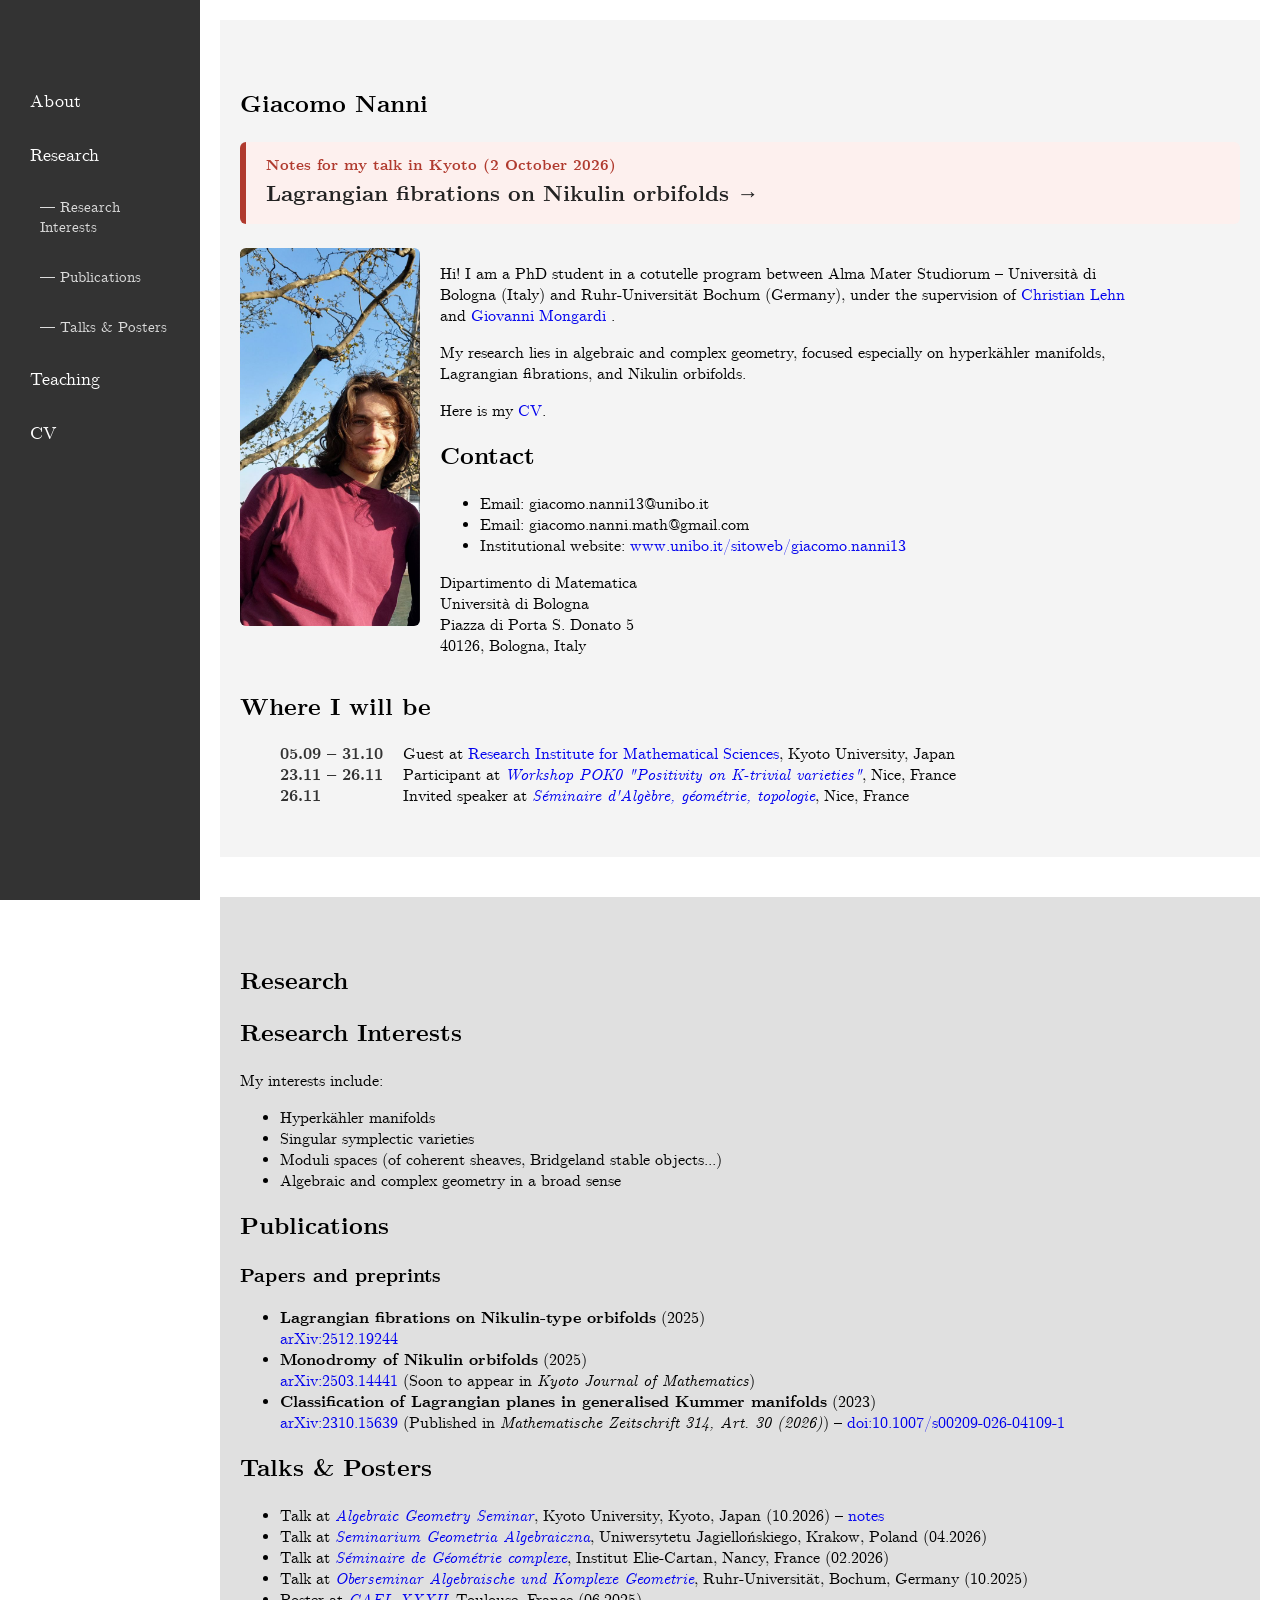
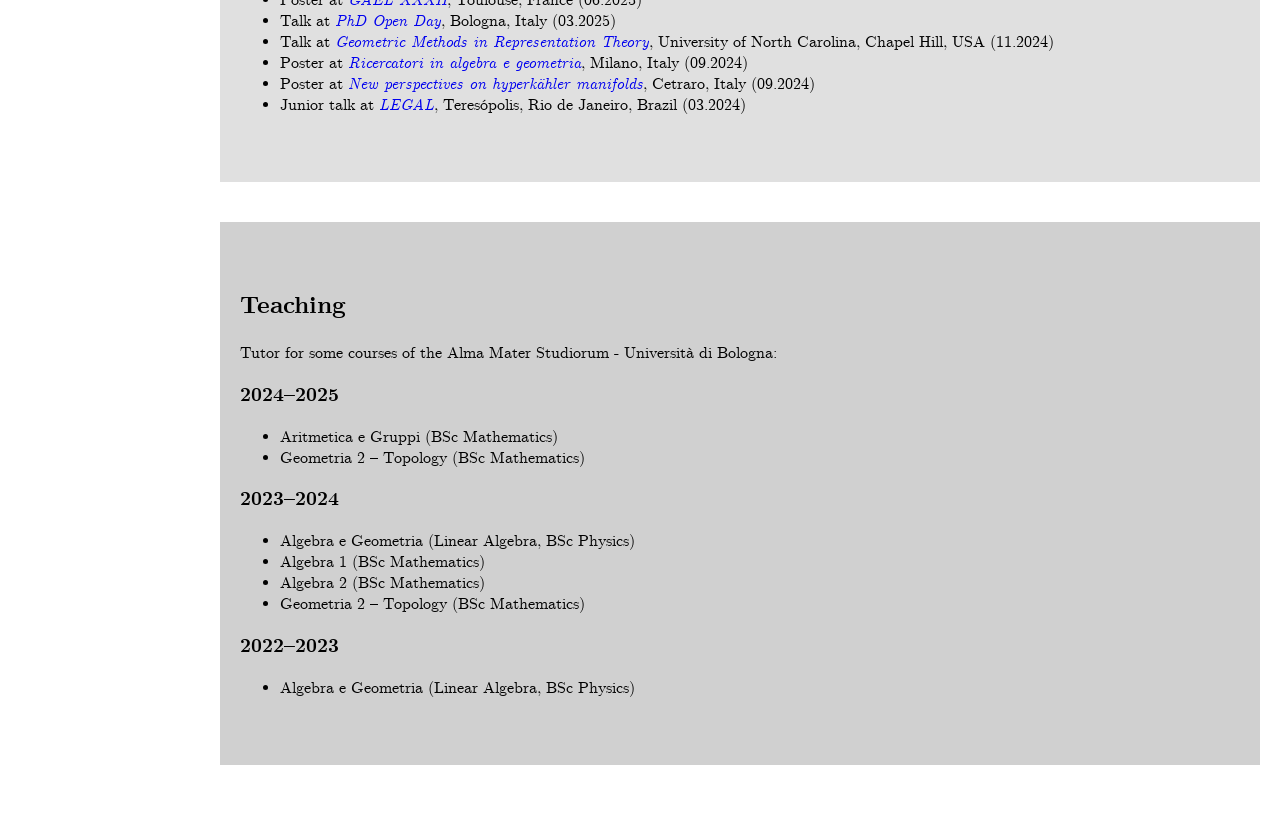
==== index.html @ 745fdd8d "Lagrangian planes paper published in Math. Z. 314, Art. 30 (2026) - published title and DOI link on " ====
<!DOCTYPE html>
<html lang="en">

<head>
    <meta name="google-site-verification" content="ThIcFfAk9_an7HPXnbIgXpJIYaaP2lof4nhaQBa8RAE" />
    <!--
    <link rel="stylesheet" type="text/css" href="https://cdn.jsdelivr.net/gh/bitmaks/cm-web-fonts@latest/fonts.css">-->
    <link rel="stylesheet" type="text/css" href="resources/fonts/cm-serif.css">
    <meta name="viewport" content="width=device-width, initial-scale=1.0">
    <title>Giacomo Nanni – Personal Page</title>
    <style>
        body {
            margin: 0;
            font-family: "Computer Modern", serif;
            /*font-family: Arial, serif;*/
            overflow-x: hidden;
        }

        /* Sidebar */
        nav {
            position: fixed;
            top: 0;
            left: -200px;
            width: 200px;
            height: 100vh;
            background-color: #333;
            padding: 20px;
            box-sizing: border-box;
            transition: left 0.3s ease;
            z-index: 1000;
        }

        /* Move menu items down so they don't overlap the menu toggle */
        nav ul {
            list-style-type: none;
            padding: 0;
            margin: 60px 0 0 0;
            /* <-- space added */
        }

        nav ul li {
            margin-bottom: 10px;
        }

        nav ul li a {
            color: white;
            text-decoration: none;
            font-size: 18px;
            display: block;
            padding: 10px;
            transition: background-color 0.3s;
        }

        nav ul li a:hover {
            background-color: #555;
        }

        /* Subsection styling */
        nav ul li.sub a {
            font-size: 15px;
            padding-left: 20px;
            color: #ddd;
        }

        nav ul li.sub a:hover {
            background-color: #444;
        }

        /* Hamburger */
        .menu-toggle {
            position: fixed;
            top: 20px;
            left: 20px;
            z-index: 1001;
            cursor: pointer;
            display: block;
        }

        .menu-toggle .bar {
            width: 25px;
            height: 3px;
            background-color: #333;
            margin: 5px 0;
            transition: 0.3s;
        }

        /* Hidden checkbox */
        #nav-toggle {
            display: none;
        }

        /* When menu open */
        #nav-toggle:checked~nav {
            left: 0;
        }

        /* Make the "X" visible when open */
        #nav-toggle:checked+.menu-toggle .bar {
            background-color: white !important;
        }

        /* X transformation */
        #nav-toggle:checked+.menu-toggle .bar:nth-child(1) {
            transform: rotate(-45deg) translate(-5px, 6px);
        }

        #nav-toggle:checked+.menu-toggle .bar:nth-child(2) {
            opacity: 0;
        }

        #nav-toggle:checked+.menu-toggle .bar:nth-child(3) {
            transform: rotate(45deg) translate(-5px, -6px);
        }

        /* Click-outside overlay */
        #overlay {
            position: fixed;
            top: 0;
            left: 0;
            width: 100%;
            height: 100%;
            display: none;
            z-index: 900;
        }

        #nav-toggle:checked~#overlay {
            display: block;
        }

        /* Main content shifting */
        main {
            padding: 20px;
            width: 100%;
            transition: transform 0.3s ease;
            box-sizing: border-box;
        }

        #nav-toggle:checked~main {
            transform: translateX(200px);
        }

        /* Section styling */
        section {
            padding: 50px 20px;
            margin-bottom: 40px;
            box-sizing: border-box;
        }

        #about {
            background-color: #f4f4f4;
        }

        #research {
            background-color: #e0e0e0;
        }

        #teaching {
            background-color: #d0d0d0;
        }

        /* About section layout with photo */
        .about-container {
            display: flex;
            flex-wrap: wrap;
            align-items: flex-start;
            gap: 20px;
        }

        .about-container img {
            width: 180px;
            height: auto;
            border-radius: 6px;
            flex-shrink: 0;
        }

        .about-text {
            max-width: 700px;
        }

        @media (min-width: 768px) {
            nav {
                left: 0;
            }

            main {
                transform: none !important;
                margin-left: 200px;
                width: calc(100% - 200px);
            }

            .menu-toggle {
                display: none;
            }

            #overlay {
                display: none !important;
            }
        }

        .decoy {
            display: none;
        }

        a {
            text-decoration: none;
            /* Removes the underline */
        }

        a:hover {
            background-color: rgba(12, 93, 7, 0.297);
            /* Adds a highlight on hover; adjust color as needed */
        }

        .travel-list {
            display: grid;
            grid-template-columns: max-content 1fr;
            column-gap: 20px;
            row-gap: 0px;
            margin: 0;
            padding-left: 40px;
        }

        .travel-item {
            display: contents;
        }

        .travel-list dt {
            font-weight: bold;
            white-space: nowrap;
            color: #333;
        }

        .travel-list dd {
            margin: 0;
        }

        /* Highlighted link to talk notes */
        .talk-banner {
            display: block;
            margin: 0 0 24px 0;
            padding: 14px 20px;
            border-left: 6px solid #b03a2e;
            border-radius: 6px;
            background-color: #fdf0ee;
            color: #222;
            text-decoration: none;
            transition: background-color 0.2s;
        }

        .talk-banner:hover {
            background-color: #f9e0dc;
        }

        .talk-banner-label {
            display: block;
            font-size: 15px;
            color: #b03a2e;
            font-weight: bold;
        }

        .talk-banner-title {
            display: block;
            font-size: 22px;
            font-weight: bold;
            margin-top: 4px;
        }
    </style>
</head>

<body>

    <input type="checkbox" id="nav-toggle" class="hidden">

    <label for="nav-toggle" class="menu-toggle">
        <div class="bar"></div>
        <div class="bar"></div>
        <div class="bar"></div>
    </label>

    <!-- Overlay for click-outside-to-close -->
    <label id="overlay" for="nav-toggle"></label>

    <!-- NAVIGATION BAR -->
    <nav>
        <ul>
            <li><a href="#about">About</a></li>

            <li><a href="#research">Research</a></li>
            <li class="sub"><a href="#interests">— Research Interests</a></li>
            <li class="sub"><a href="#publications">— Publications</a></li>
            <li class="sub"><a href="#talks">— Talks & Posters</a></li>

            <li><a href="#teaching">Teaching</a></li>
            <li><a href="resources/out/CV_Nanni.pdf" target="_blank">CV</a></li>
        </ul>
    </nav>

    <main>

        <!-- ABOUT -->
        <section id="about">
            <h1>Giacomo Nanni</h1>

            <!-- Highlighted link to the notes of the latest talk -->
            <a class="talk-banner" href="kyoto/">
                <span class="talk-banner-label">Notes for my talk in Kyoto (2 October 2026)</span>
                <span class="talk-banner-title">Lagrangian fibrations on Nikulin orbifolds &rarr;</span>
            </a>

            <div class="about-container">
                <img src="resources/photo.jpg" alt="Photo of Giacomo Nanni">

                <div class="about-text">
                    <p>
                        Hi! I am a PhD student in a cotutelle program between Alma Mater Studiorum – Università di
                        Bologna
                        (Italy) and Ruhr-Universität Bochum (Germany), under the supervision of <a
                            href="https://math.ruhr-uni-bochum.de/fakultaet/arbeitsbereiche/analysis/gruppe-lehn/">Christian
                            Lehn</a> and <a href="https://www.unibo.it/sitoweb/giovanni.mongardi2">Giovanni Mongardi</a>
                        .
                    </p>

                    <p>
                        My research lies in algebraic and complex geometry, focused especially on hyperkähler manifolds,
                        Lagrangian fibrations, and Nikulin orbifolds.
                    </p>

                    <p>Here is my <a href="resources/out/CV_Nanni.pdf" target="_blank">CV</a>.</p>

                    <h2>Contact</h2>

                    <ul>
                        <li>Email: giaco<span class="decoy">make it</span>mo.nanni1<span
                                class="decoy">harder</span>3<span class="decoy">fake</span>@unibo.it</li>
                        <li>Email: giac<span class="decoy">random</span>omo.nanni.ma<span
                                class="decoy">junk</span>th@gmail.com</li>
                        <li>Institutional website: <a
                                href="https://www.unibo.it/sitoweb/giacomo.nanni13">www.unibo.it/sitoweb/giacomo.nanni13</a>
                        </li>
                    </ul>
                    <!--
                    <p>
                        Fakultät für Mathematik<br>
                        Building IB, office 3/91<br>
                        Ruhr University Bochum<br>
                        Universitätsstrasse 150<br>
                        44801 Bochum, Germany
                    </p>
                    -->
                    <p>
                        Dipartimento di Matematica<br>
                        Università di Bologna<br>
                        Piazza di Porta S. Donato 5<br>
                        40126, Bologna, Italy
                    </p>
                </div>
            </div>
            <div>
                <h2>Where I will be</h2>
                <dl class="travel-list">
                    <div class="travel-item">
                        <dt>05.09 – 31.10</dt>
                        <dd>Guest at <a href="https://www.kurims.kyoto-u.ac.jp/en/index.html">Research Institute for
                                Mathematical Sciences</a>, Kyoto University, Japan</dd>
                    </div>
                    <div class="travel-item">
                        <dt>23.11 – 26.11</dt>
                        <dd>Participant at <a href="https://indico.math.cnrs.fr/event/16870/"><em>Workshop POK0
                                    "Positivity on K-trivial varieties"</em></a>, Nice, France</dd>
                    </div>
                    <div class="travel-item">
                        <dt>26.11</dt>
                        <dd>Invited speaker at <a href="https://indico.math.cnrs.fr/category/686/"> <em> Séminaire
                                    d'Algèbre,
                                    géométrie, topologie</em></a>, Nice, France</dd>
                    </div>
                </dl>
            </div>
        </section>

        <!-- RESEARCH -->
        <section id="research">
            <h1>Research</h1>

            <!-- Research Interests -->
            <h2 id="interests">Research Interests</h2>
            <p>My interests include:</p>
            <ul>
                <li>Hyperkähler manifolds</li>
                <li>Singular symplectic varieties</li>
                <li>Moduli spaces (of coherent sheaves, Bridgeland stable objects...)</li>
                <li>Algebraic and complex geometry in a broad sense</li>
            </ul>

            <!-- Publications -->
            <h2 id="publications">Publications</h2>

            <h3>Papers and preprints</h3>
            <ul>
                <!-- PUBLICATIONS:START -->
                <li>
                    <strong>Lagrangian fibrations on Nikulin-type orbifolds</strong> (2025)<br>
                    <a href="https://arxiv.org/abs/2512.19244">arXiv:2512.19244</a>
                </li>

                <li>
                    <strong>Monodromy of Nikulin orbifolds</strong> (2025)<br>
                    <a href="https://arxiv.org/abs/2503.14441">arXiv:2503.14441</a> (Soon to appear in <em>Kyoto Journal of Mathematics</em>)
                </li>

                <li>
                    <strong>Classification of Lagrangian planes in generalised Kummer manifolds</strong> (2023)<br>
                    <a href="https://arxiv.org/abs/2310.15639">arXiv:2310.15639</a> (Published in <em>Mathematische Zeitschrift 314, Art. 30 (2026)</em>) &ndash; <a href="https://doi.org/10.1007/s00209-026-04109-1">doi:10.1007/s00209-026-04109-1</a>
                </li>
                <!-- PUBLICATIONS:END -->
            </ul>

            <!-- Talks -->
            <h2 id="talks">Talks & Posters</h2>
            <ul>
                <!-- TALKS:START -->
                <li>Talk at <em><a href="https://www.math.kyoto-u.ac.jp/en/event/seminar/algebraic-geometry">Algebraic Geometry Seminar</a></em>, Kyoto University, Kyoto, Japan (10.2026) – <a href="notes/kyoto-2026.pdf">notes</a></li>
                <li>Talk at <em><a href="https://kgatl.im.uj.edu.pl/index_pl.php">Seminarium Geometria Algebraiczna</a></em>, Uniwersytetu Jagiellońskiego, Krakow, Poland (04.2026)</li>
                <li>Talk at <em><a href="https://iecl.univ-lorraine.fr/events/lagrangian-fibrations-on-nikulin-orbifold/">Séminaire de Géométrie complexe</a></em>, Institut Elie-Cartan, Nancy, France (02.2026)</li>
                <li>Talk at <em><a href="https://cecilegachet.github.io/events.html">Oberseminar Algebraische und Komplexe Geometrie</a></em>, Ruhr-Universität, Bochum, Germany (10.2025)</li>
                <li>Poster at <em><a href="https://sites.google.com/view/gaelxxxii">GAEL XXXII</a></em>, Toulouse, France (06.2025)</li>
                <li>Talk at <em><a href="https://sites.google.com/view/mathphd-openday-bologna/home">PhD Open Day</a></em>, Bologna, Italy (03.2025)</li>
                <li>Talk at <em><a href="https://math.unc.edu/event/geometric-methods-in-representation-theory-giacomo-nanni-universita-di-bologna/">Geometric Methods in Representation Theory</a></em>, University of North Carolina, Chapel Hill, USA (11.2024)</li>
                <li>Poster at <em><a href="https://matematica.unimi.it/it/ricercatori-algebra-e-geometria-2024">Ricercatori in algebra e geometria</a></em>, Milano, Italy (09.2024)</li>
                <li>Poster at <em><a href="https://sites.google.com/view/og65/home">New perspectives on hyperkähler manifolds</a></em>, Cetraro, Italy (09.2024)</li>
                <li>Junior talk at <em><a href="https://sites.google.com/view/geoalgcompluff/legal/legal-english">LEGAL</a></em>, Teresópolis, Rio de Janeiro, Brazil (03.2024)</li>
                <!-- TALKS:END -->
            </ul>
        </section>

        <!-- TEACHING -->
        <section id="teaching">
            <h1>Teaching</h1>
            Tutor for some courses of the Alma Mater Studiorum - Università di Bologna:

            <h3>2024–2025</h3>
            <ul>
                <li>Aritmetica e Gruppi (BSc Mathematics)</li>
                <li>Geometria 2 – Topology (BSc Mathematics)</li>
            </ul>

            <h3>2023–2024</h3>
            <ul>
                <li>Algebra e Geometria (Linear Algebra, BSc Physics)</li>
                <li>Algebra 1 (BSc Mathematics)</li>
                <li>Algebra 2 (BSc Mathematics)</li>
                <li>Geometria 2 – Topology (BSc Mathematics)</li>
            </ul>

            <h3>2022–2023</h3>
            <ul>
                <li>Algebra e Geometria (Linear Algebra, BSc Physics)</li>
            </ul>

        </section>

    </main>

</body>

</html>
---- resources/fonts/cm-serif.css ----
@font-face {
    font-family: 'Computer Modern';
    src: url('cmunrm.woff2') format('woff2');
    font-weight: normal;
    font-style: normal;
    font-display: swap;
}

@font-face {
    font-family: 'Computer Modern';
    src: url('cmunbx.woff2') format('woff2');
    font-weight: bold;
    font-style: normal;
    font-display: swap;
}

@font-face {
    font-family: 'Computer Modern';
    src: url('cmunti.woff2') format('woff2');
    font-weight: normal;
    font-style: italic;
    font-display: swap;
}

@font-face {
    font-family: 'Computer Modern';
    src: url('cmunbi.woff2') format('woff2');
    font-weight: bold;
    font-style: italic;
    font-display: swap;
}
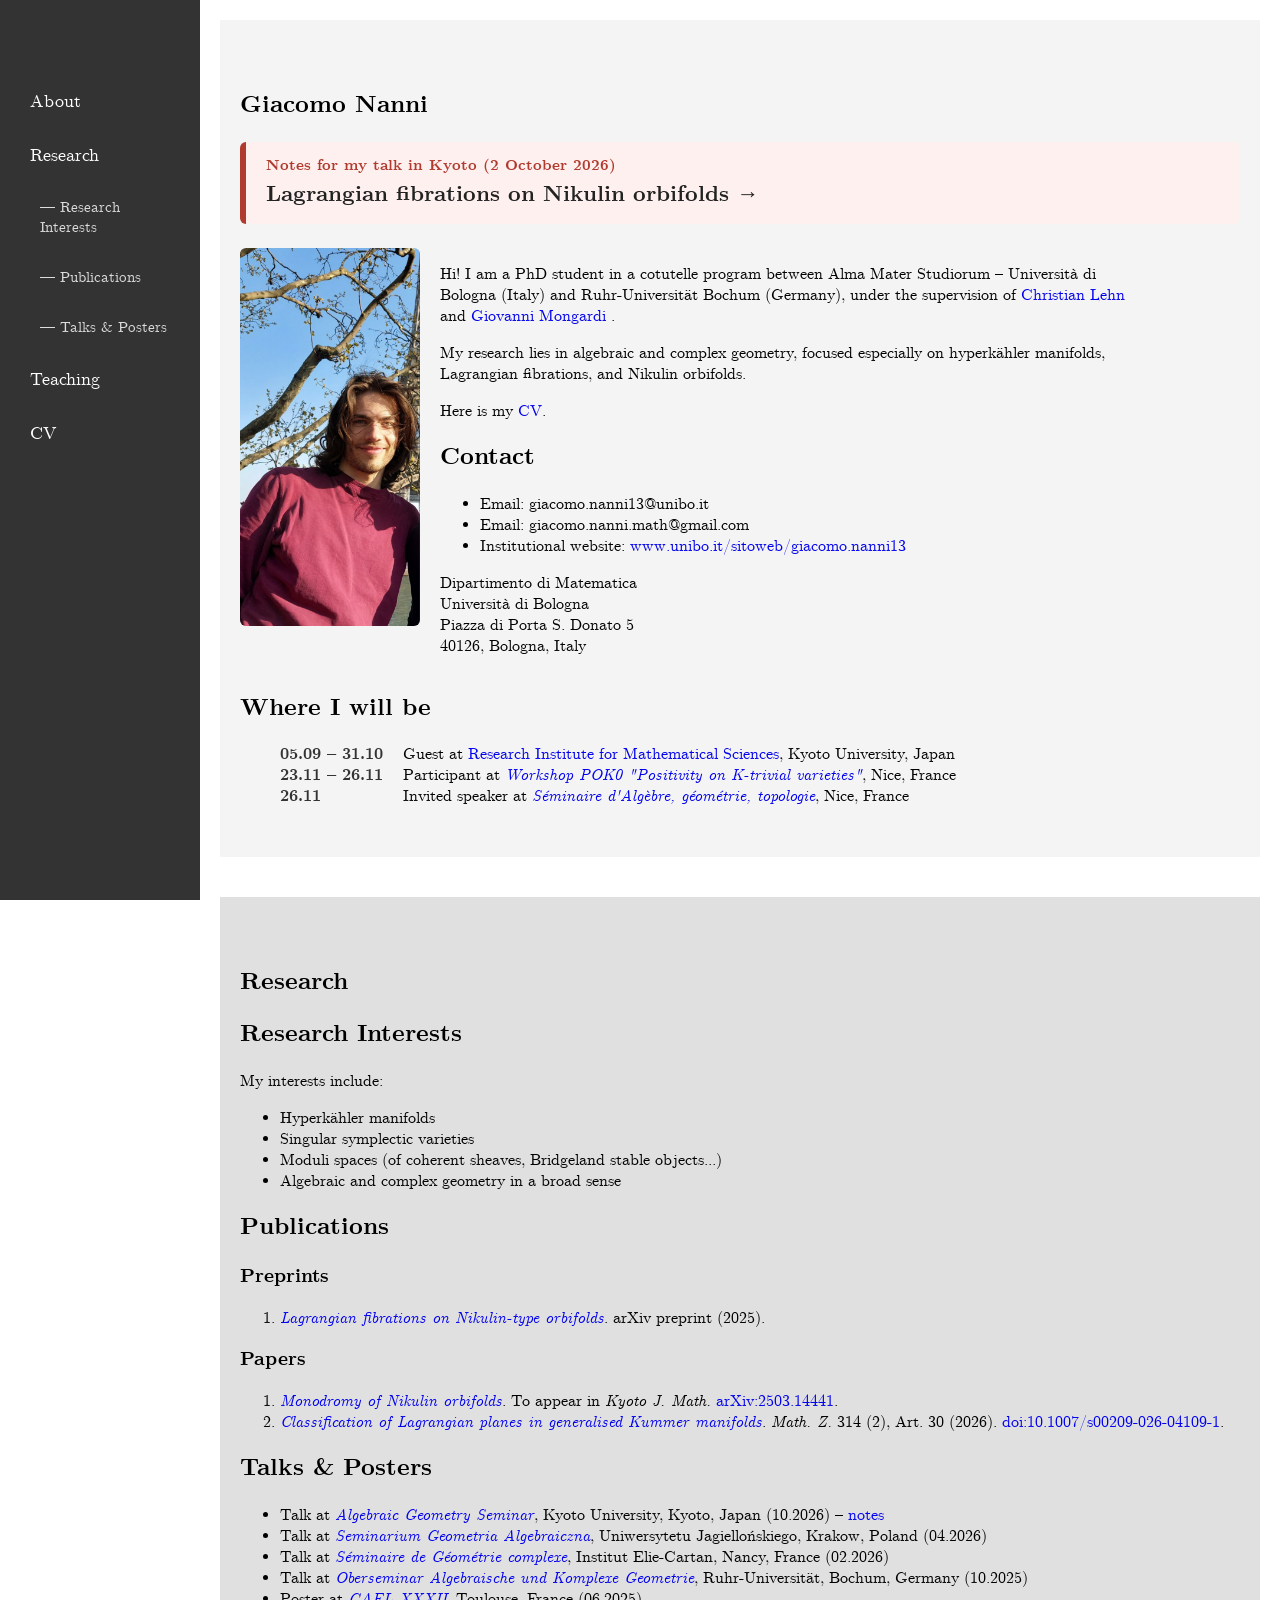
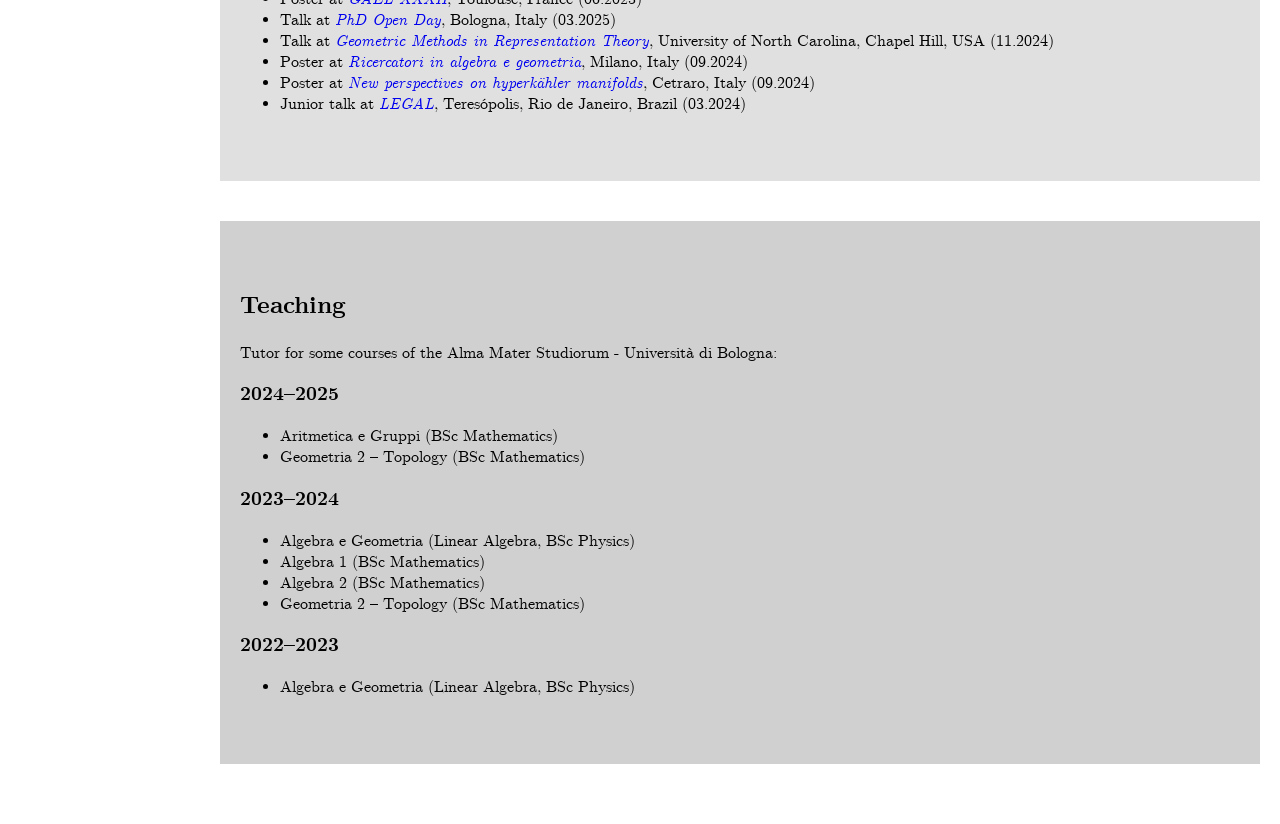
==== commit 12807e17: "Split publications into Preprints and Papers, bibliographic format - separate "Preprints" and "Paper" ====
--- a/index.html
+++ b/index.html
@@ -2,6 +2,7 @@
 <html lang="en">
 
 <head>
+    <meta charset="utf-8">
     <meta name="google-site-verification" content="ThIcFfAk9_an7HPXnbIgXpJIYaaP2lof4nhaQBa8RAE" />
     <!--
     <link rel="stylesheet" type="text/css" href="https://cdn.jsdelivr.net/gh/bitmaks/cm-web-fonts@latest/fonts.css">-->
@@ -395,25 +396,20 @@
             <!-- Publications -->
             <h2 id="publications">Publications</h2>
 
-            <h3>Papers and preprints</h3>
-            <ul>
+            <h3>Preprints</h3>
+            <ol>
+                <!-- PREPRINTS:START -->
+                <li><a href="https://arxiv.org/abs/2512.19244"><em>Lagrangian fibrations on Nikulin-type orbifolds</em></a>. arXiv preprint (2025).</li>
+                <!-- PREPRINTS:END -->
+            </ol>
+
+            <h3>Papers</h3>
+            <ol>
                 <!-- PUBLICATIONS:START -->
-                <li>
-                    <strong>Lagrangian fibrations on Nikulin-type orbifolds</strong> (2025)<br>
-                    <a href="https://arxiv.org/abs/2512.19244">arXiv:2512.19244</a>
-                </li>
-
-                <li>
-                    <strong>Monodromy of Nikulin orbifolds</strong> (2025)<br>
-                    <a href="https://arxiv.org/abs/2503.14441">arXiv:2503.14441</a> (Soon to appear in <em>Kyoto Journal of Mathematics</em>)
-                </li>
-
-                <li>
-                    <strong>Classification of Lagrangian planes in generalised Kummer manifolds</strong> (2023)<br>
-                    <a href="https://arxiv.org/abs/2310.15639">arXiv:2310.15639</a> (Published in <em>Mathematische Zeitschrift 314, Art. 30 (2026)</em>) &ndash; <a href="https://doi.org/10.1007/s00209-026-04109-1">doi:10.1007/s00209-026-04109-1</a>
-                </li>
+                <li><a href="https://arxiv.org/abs/2503.14441"><em>Monodromy of Nikulin orbifolds</em></a>. To appear in <em>Kyoto J. Math.</em> <a href="https://arxiv.org/abs/2503.14441">arXiv:2503.14441</a>.</li>
+                <li><a href="https://doi.org/10.1007/s00209-026-04109-1"><em>Classification of Lagrangian planes in generalised Kummer manifolds</em></a>. <em>Math. Z.</em> 314 (2), Art. 30 (2026). <a href="https://doi.org/10.1007/s00209-026-04109-1">doi:10.1007/s00209-026-04109-1</a>.</li>
                 <!-- PUBLICATIONS:END -->
-            </ul>
+            </ol>
 
             <!-- Talks -->
             <h2 id="talks">Talks & Posters</h2>
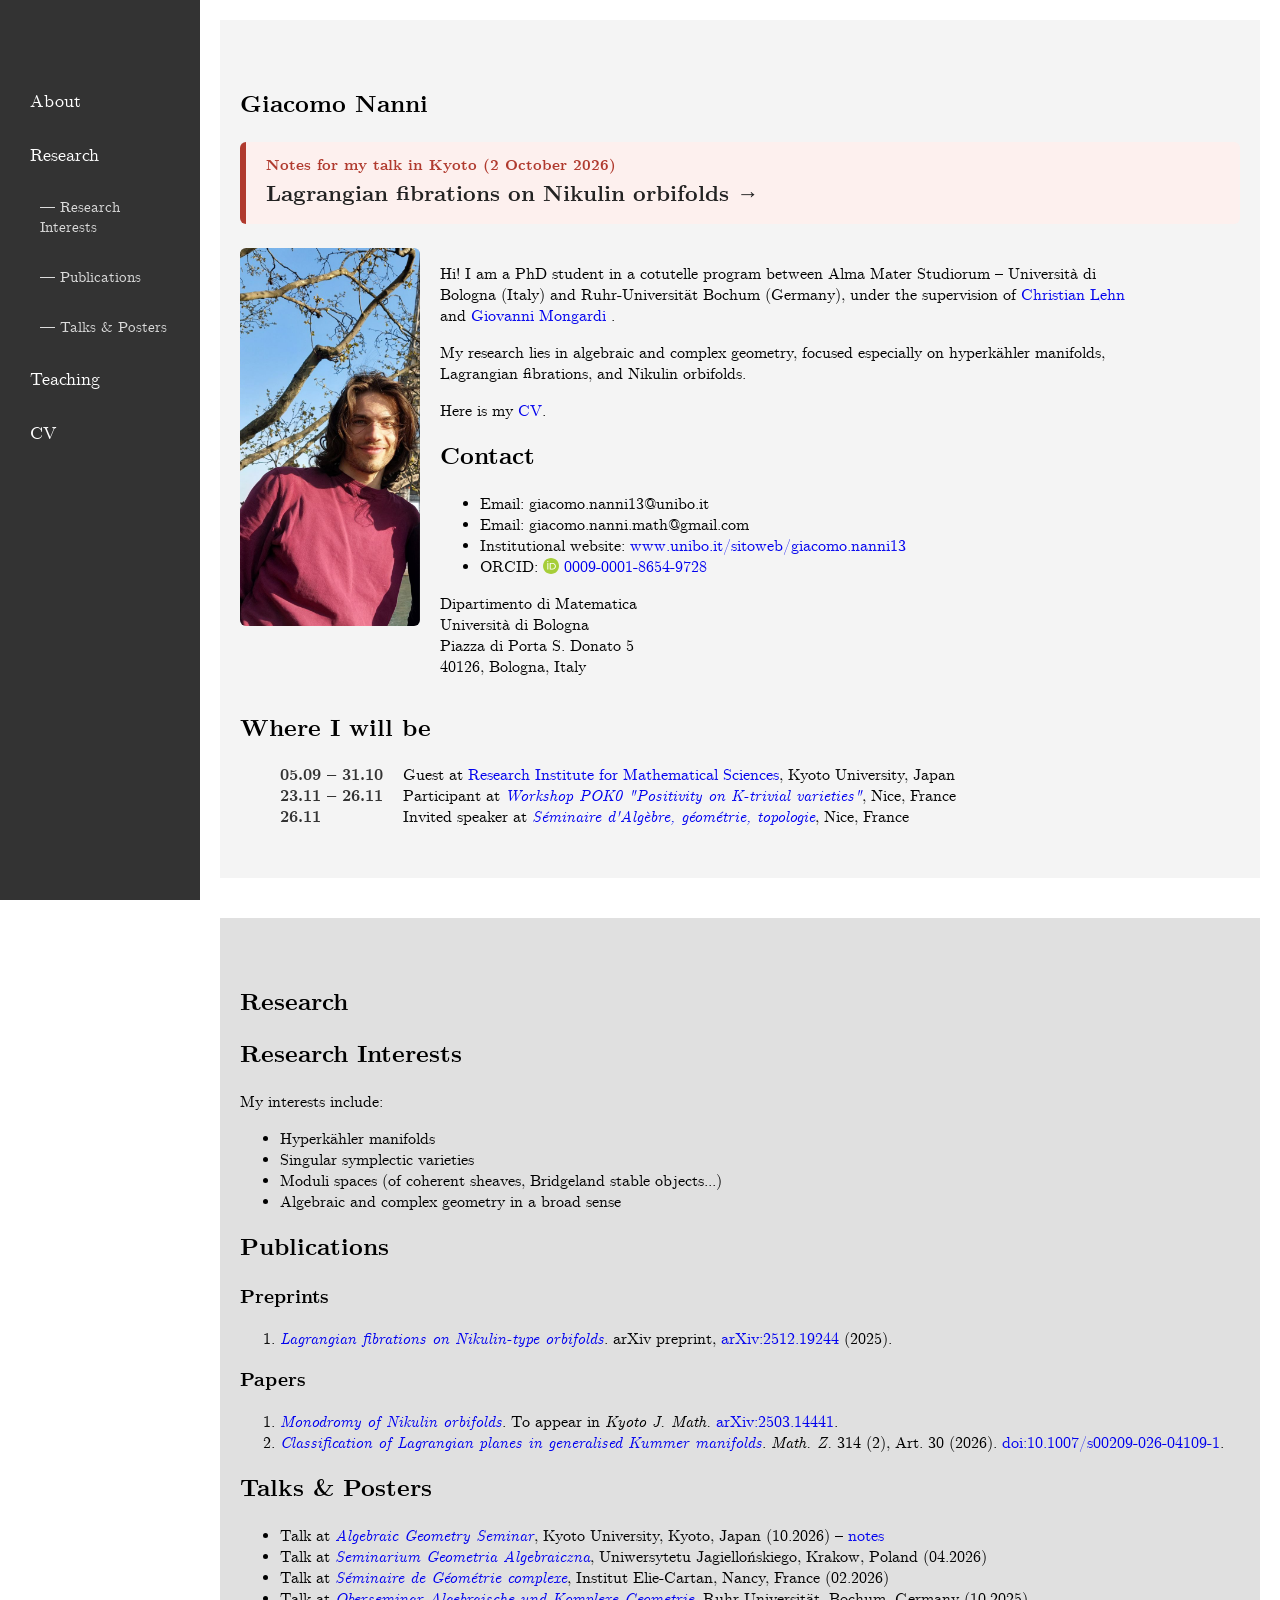
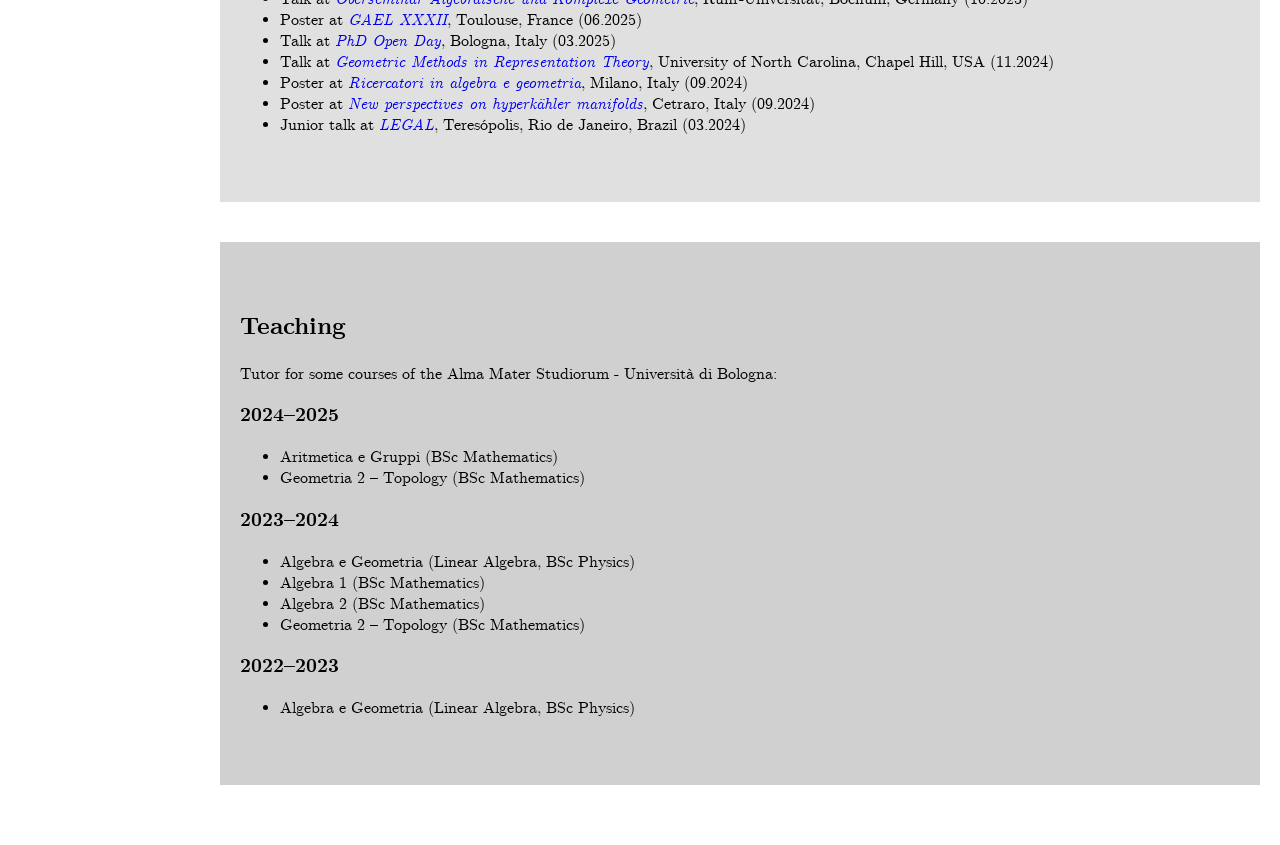
==== commit 64adbe83: "Add ORCID to site and CV; show arXiv number for preprints - ORCID iD in the site contacts, with the " ====
--- a/index.html
+++ b/index.html
@@ -167,7 +167,8 @@
             gap: 20px;
         }
 
-        .about-container img {
+        /* the profile photo only (direct child), not icons inside the text */
+        .about-container > img {
             width: 180px;
             height: auto;
             border-radius: 6px;
@@ -233,6 +234,14 @@
 
         .travel-list dd {
             margin: 0;
+        }
+
+        /* Official ORCID iD icon, sized to the text */
+        .orcid-icon {
+            width: 1em;
+            height: 1em;
+            vertical-align: -0.15em;
+            margin-right: 0.3em;
         }
 
         /* Highlighted link to talk notes */
@@ -338,6 +347,8 @@
                         <li>Institutional website: <a
                                 href="https://www.unibo.it/sitoweb/giacomo.nanni13">www.unibo.it/sitoweb/giacomo.nanni13</a>
                         </li>
+                        <li>ORCID: <a href="https://orcid.org/0009-0001-8654-9728"><img class="orcid-icon"
+                                    src="resources/icons/orcid.svg" alt="">0009-0001-8654-9728</a></li>
                     </ul>
                     <!--
                     <p>
@@ -399,7 +410,7 @@
             <h3>Preprints</h3>
             <ol>
                 <!-- PREPRINTS:START -->
-                <li><a href="https://arxiv.org/abs/2512.19244"><em>Lagrangian fibrations on Nikulin-type orbifolds</em></a>. arXiv preprint (2025).</li>
+                <li><a href="https://arxiv.org/abs/2512.19244"><em>Lagrangian fibrations on Nikulin-type orbifolds</em></a>. arXiv preprint, <a href="https://arxiv.org/abs/2512.19244">arXiv:2512.19244</a> (2025).</li>
                 <!-- PREPRINTS:END -->
             </ol>
 
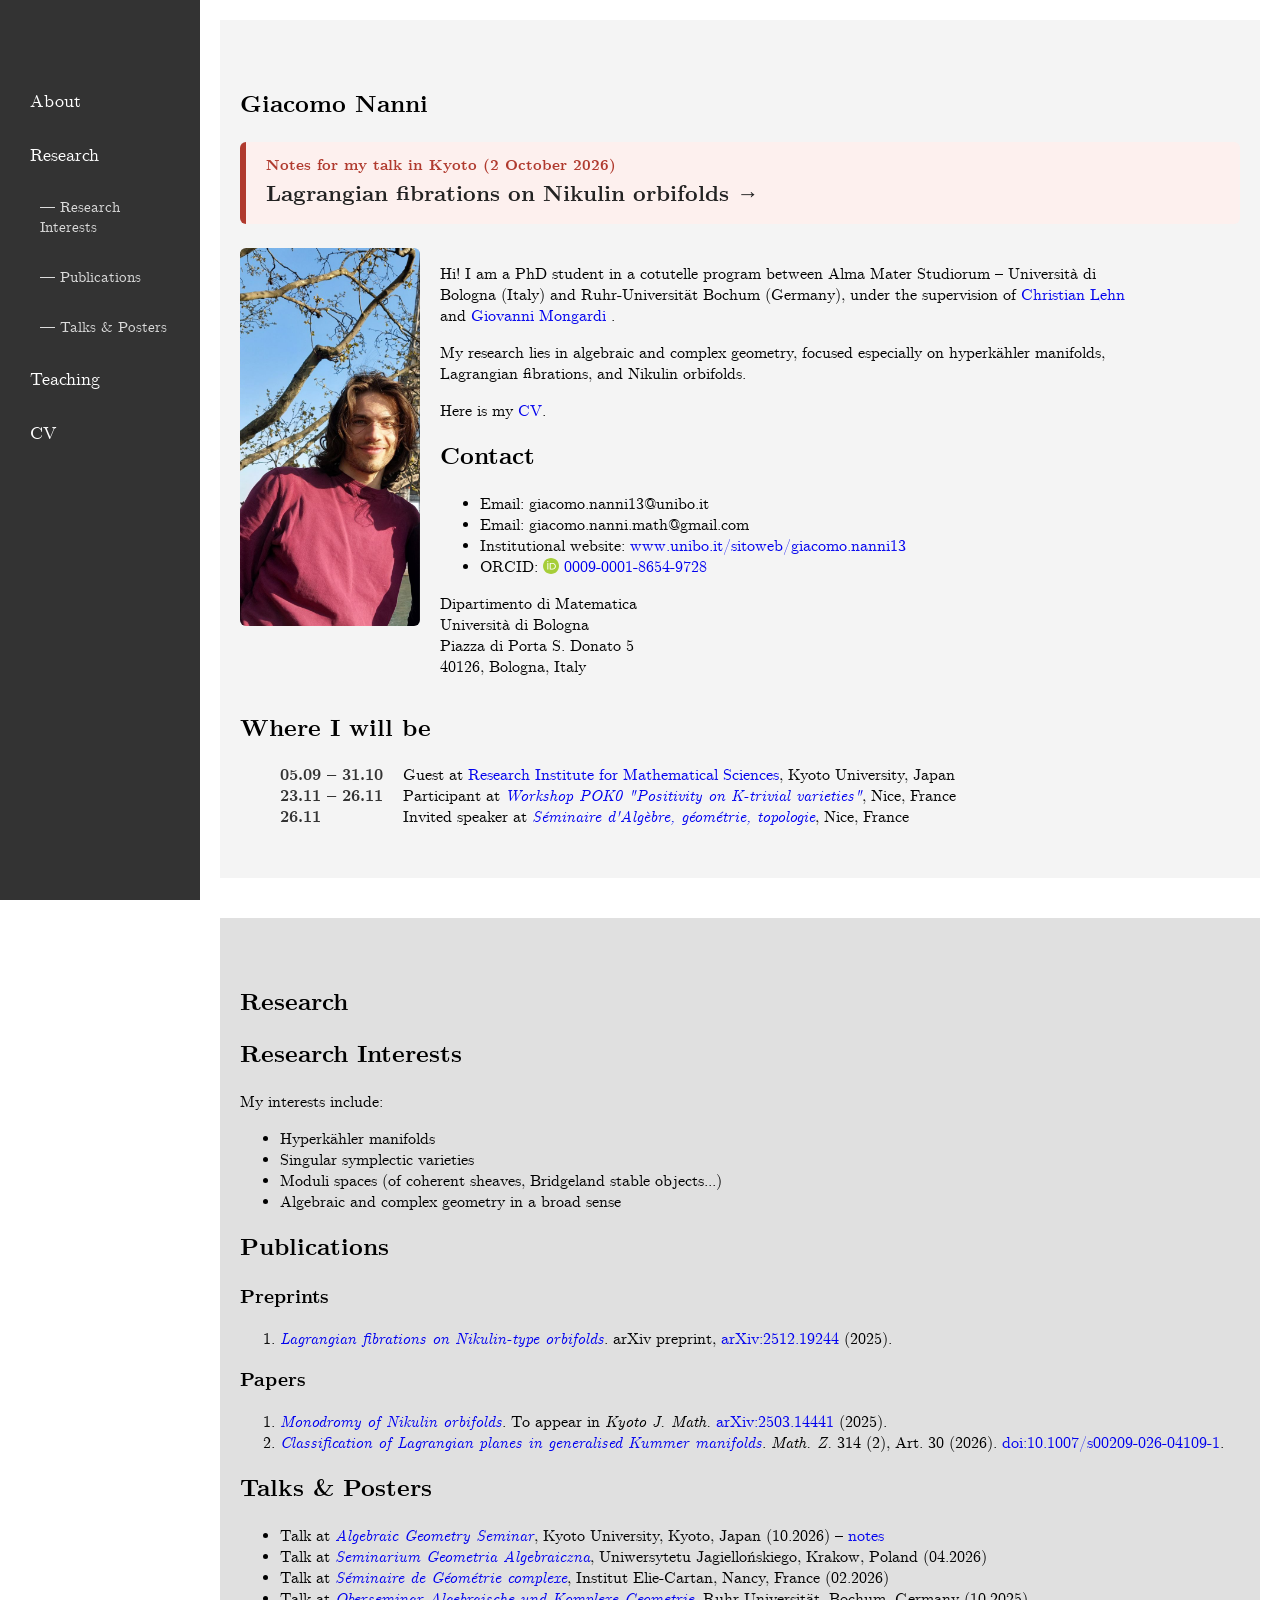
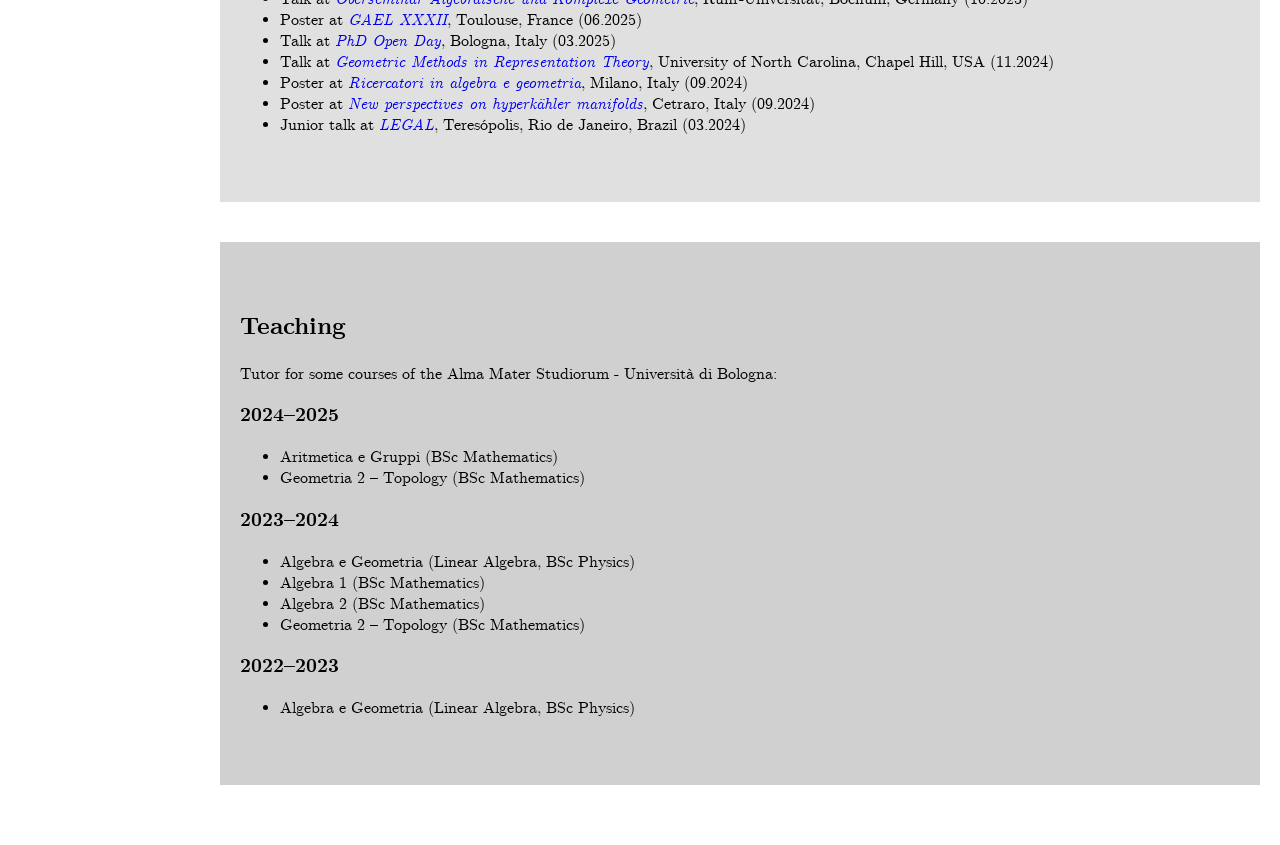
==== commit fb11d2e1: "CV: split Publications into Papers and Preprints, year on every entry - generate papers.tex and prep" ====
--- a/index.html
+++ b/index.html
@@ -417,7 +417,7 @@
             <h3>Papers</h3>
             <ol>
                 <!-- PUBLICATIONS:START -->
-                <li><a href="https://arxiv.org/abs/2503.14441"><em>Monodromy of Nikulin orbifolds</em></a>. To appear in <em>Kyoto J. Math.</em> <a href="https://arxiv.org/abs/2503.14441">arXiv:2503.14441</a>.</li>
+                <li><a href="https://arxiv.org/abs/2503.14441"><em>Monodromy of Nikulin orbifolds</em></a>. To appear in <em>Kyoto J. Math.</em> <a href="https://arxiv.org/abs/2503.14441">arXiv:2503.14441</a> (2025).</li>
                 <li><a href="https://doi.org/10.1007/s00209-026-04109-1"><em>Classification of Lagrangian planes in generalised Kummer manifolds</em></a>. <em>Math. Z.</em> 314 (2), Art. 30 (2026). <a href="https://doi.org/10.1007/s00209-026-04109-1">doi:10.1007/s00209-026-04109-1</a>.</li>
                 <!-- PUBLICATIONS:END -->
             </ol>
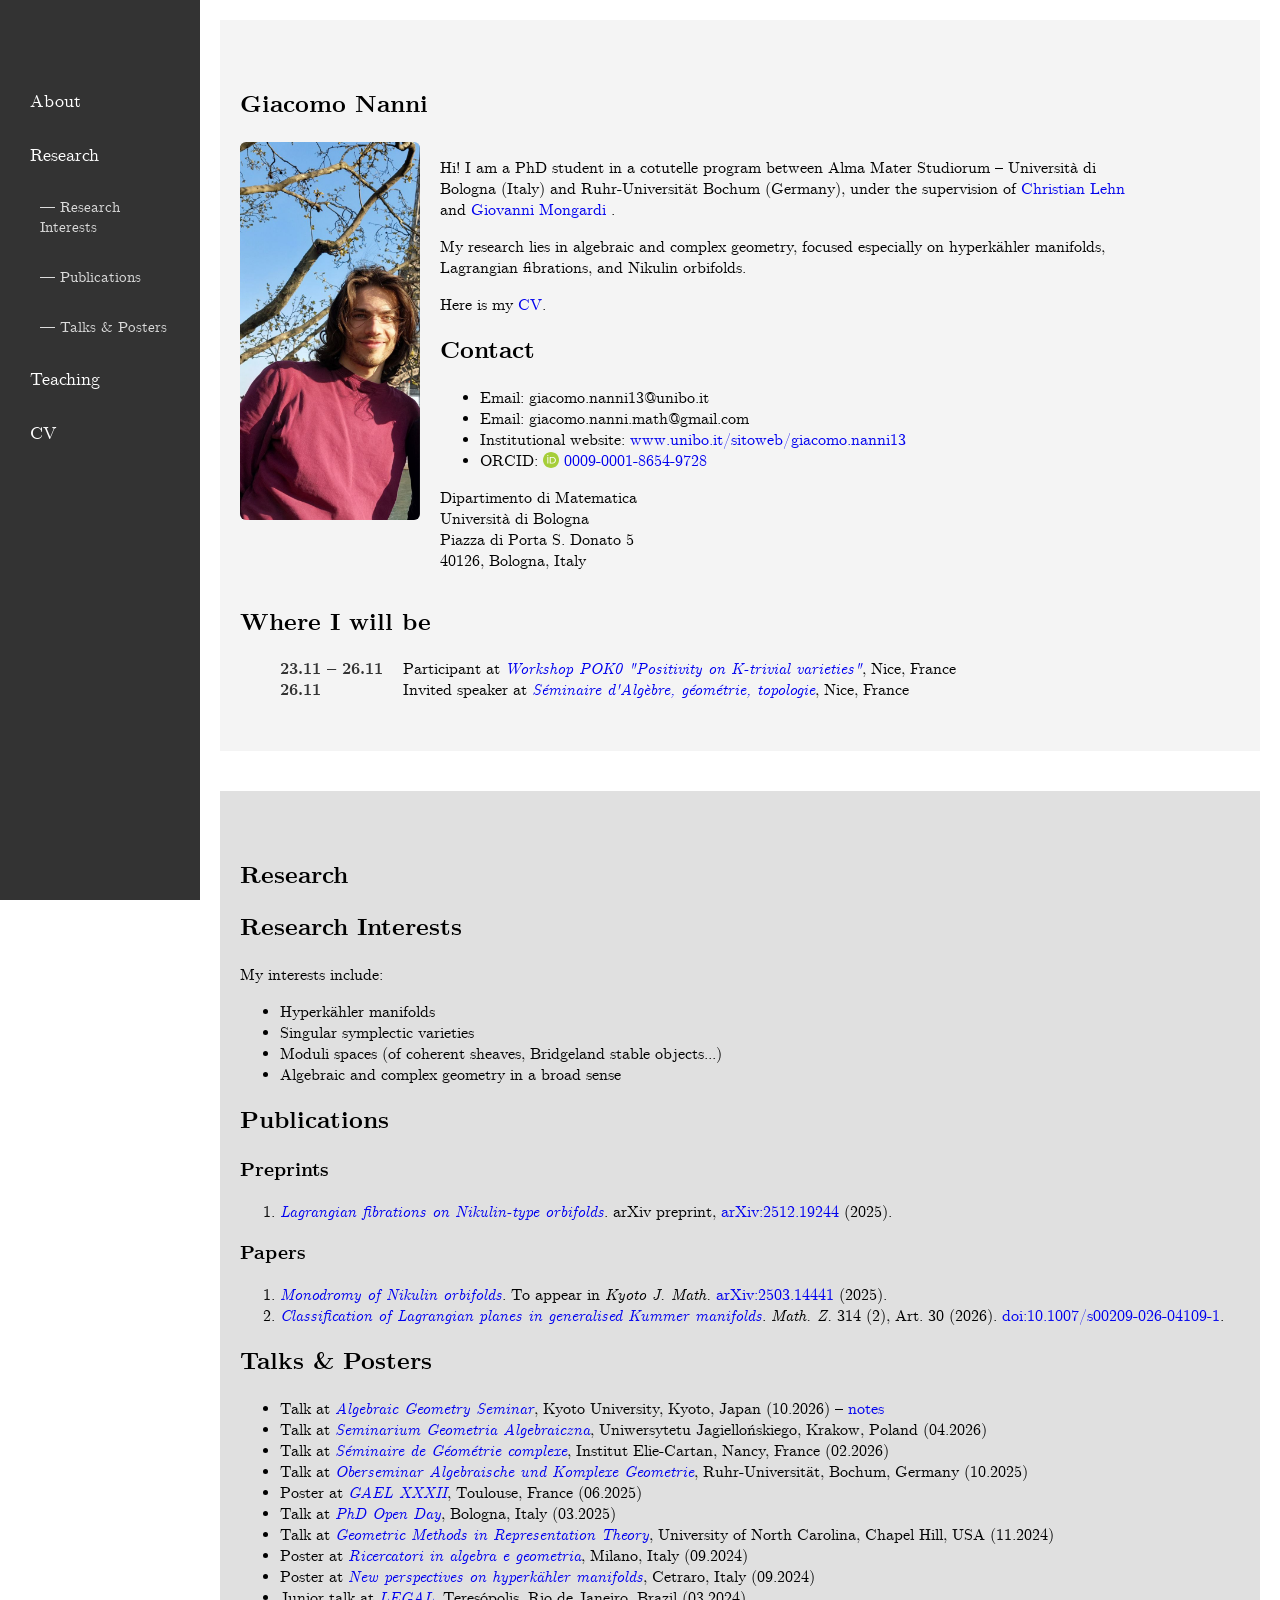
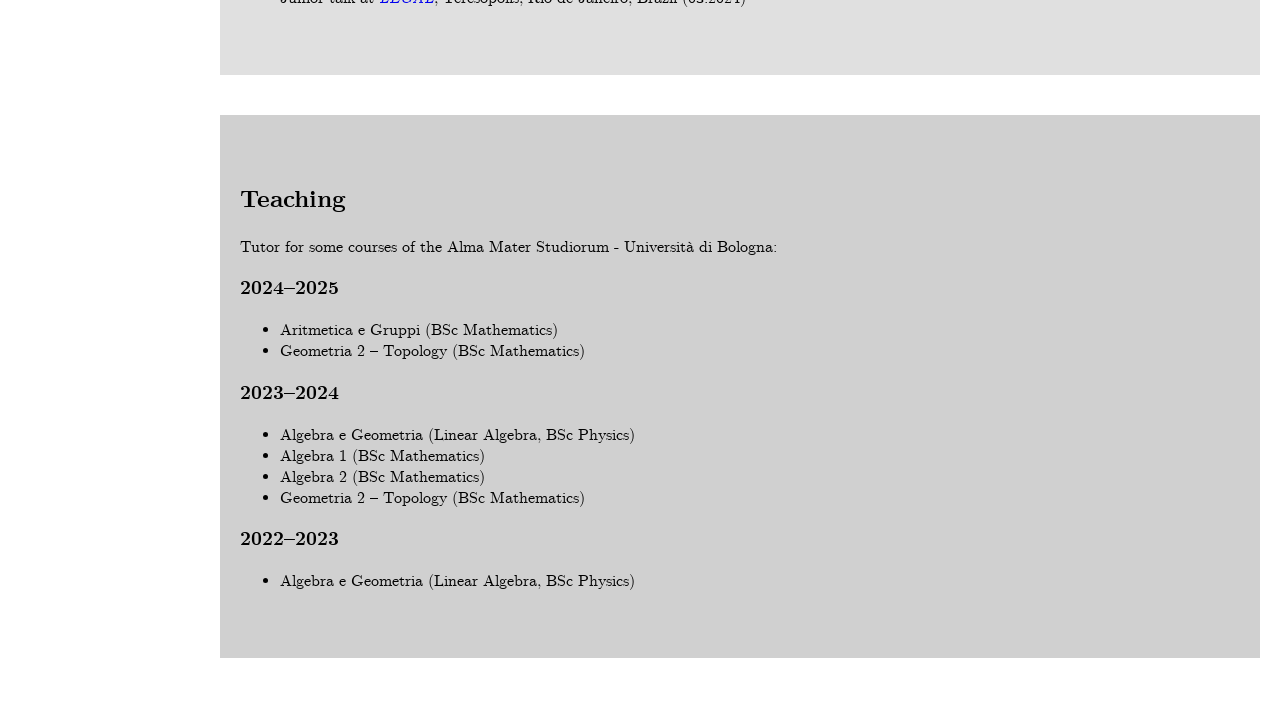
==== commit 504cea93: "CV: final thesis title; site: remove Kyoto talk banner and RIMS stay Co-Authored-By: Claude Opus 5.5" ====
--- a/index.html
+++ b/index.html
@@ -310,12 +310,6 @@
         <!-- ABOUT -->
         <section id="about">
             <h1>Giacomo Nanni</h1>
-
-            <!-- Highlighted link to the notes of the latest talk -->
-            <a class="talk-banner" href="kyoto/">
-                <span class="talk-banner-label">Notes for my talk in Kyoto (2 October 2026)</span>
-                <span class="talk-banner-title">Lagrangian fibrations on Nikulin orbifolds &rarr;</span>
-            </a>
 
             <div class="about-container">
                 <img src="resources/photo.jpg" alt="Photo of Giacomo Nanni">
@@ -371,11 +365,6 @@
                 <h2>Where I will be</h2>
                 <dl class="travel-list">
                     <div class="travel-item">
-                        <dt>05.09 – 31.10</dt>
-                        <dd>Guest at <a href="https://www.kurims.kyoto-u.ac.jp/en/index.html">Research Institute for
-                                Mathematical Sciences</a>, Kyoto University, Japan</dd>
-                    </div>
-                    <div class="travel-item">
                         <dt>23.11 – 26.11</dt>
                         <dd>Participant at <a href="https://indico.math.cnrs.fr/event/16870/"><em>Workshop POK0
                                     "Positivity on K-trivial varieties"</em></a>, Nice, France</dd>
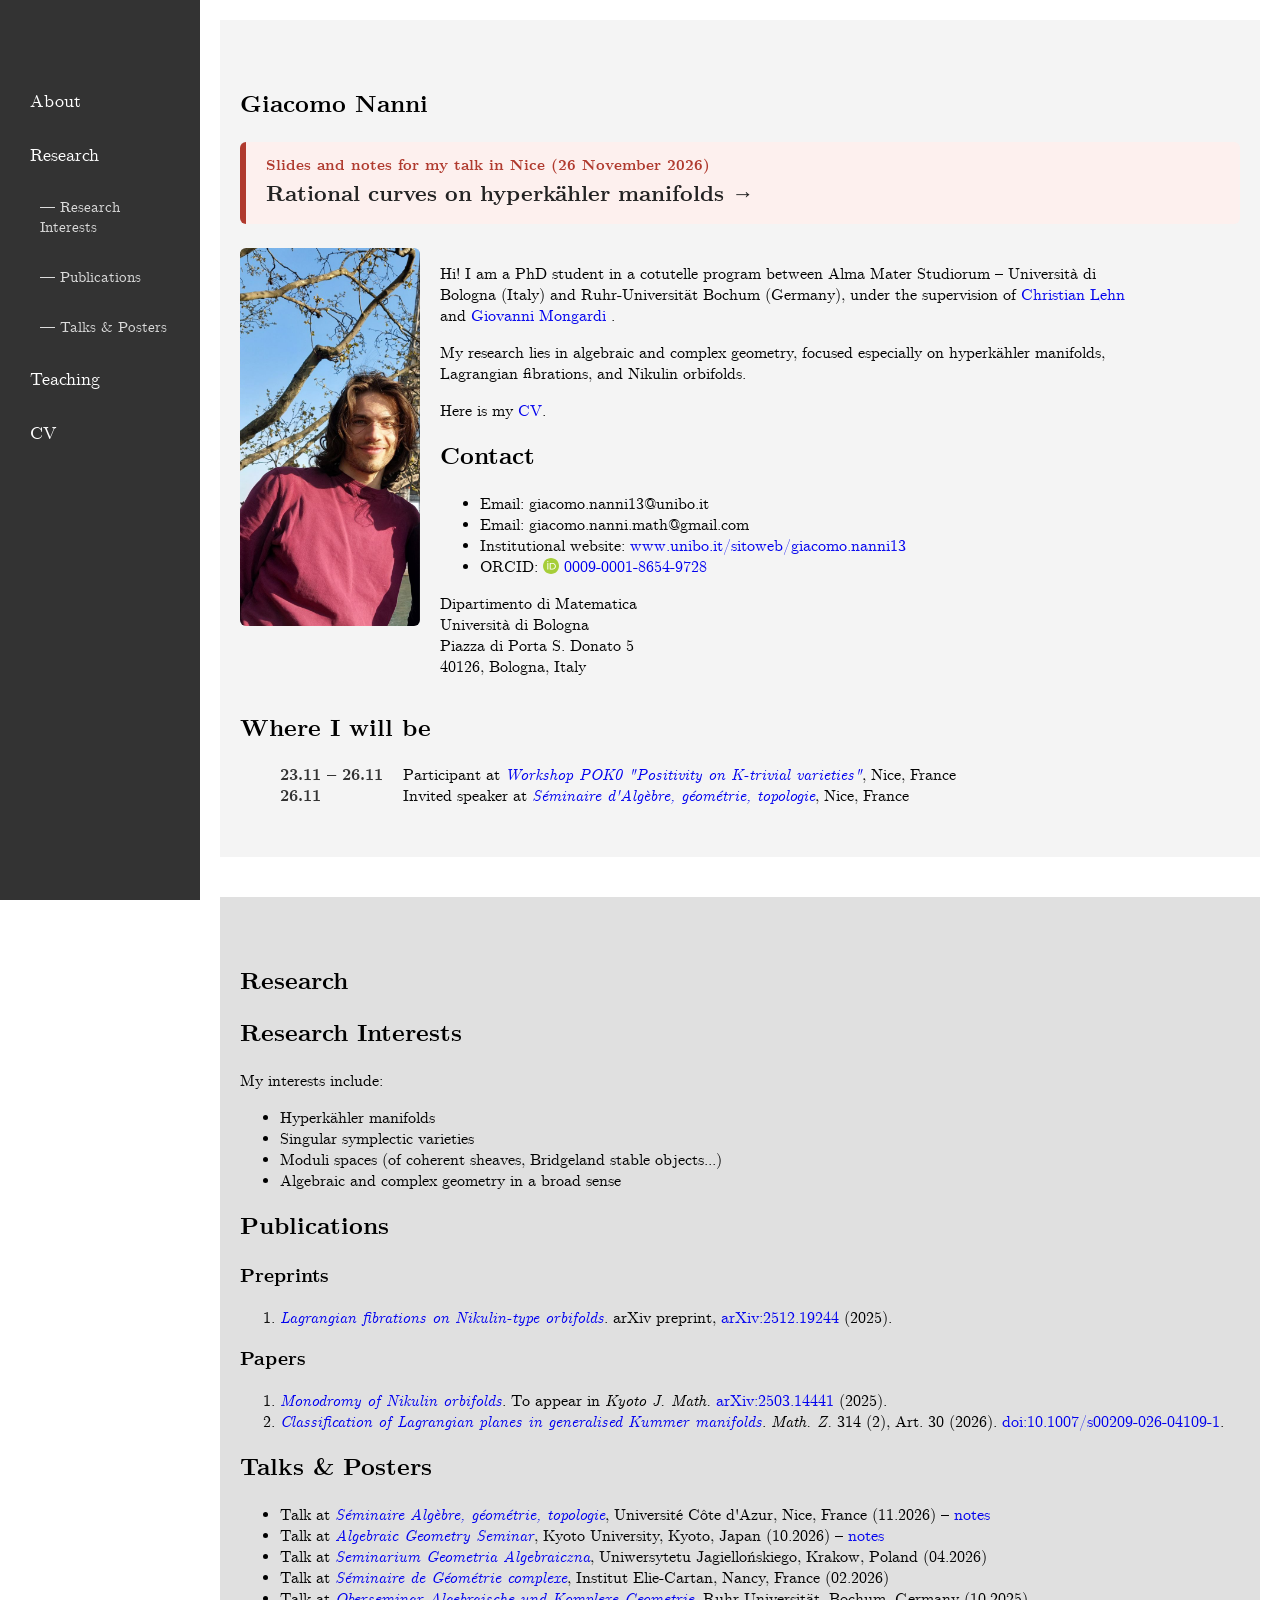
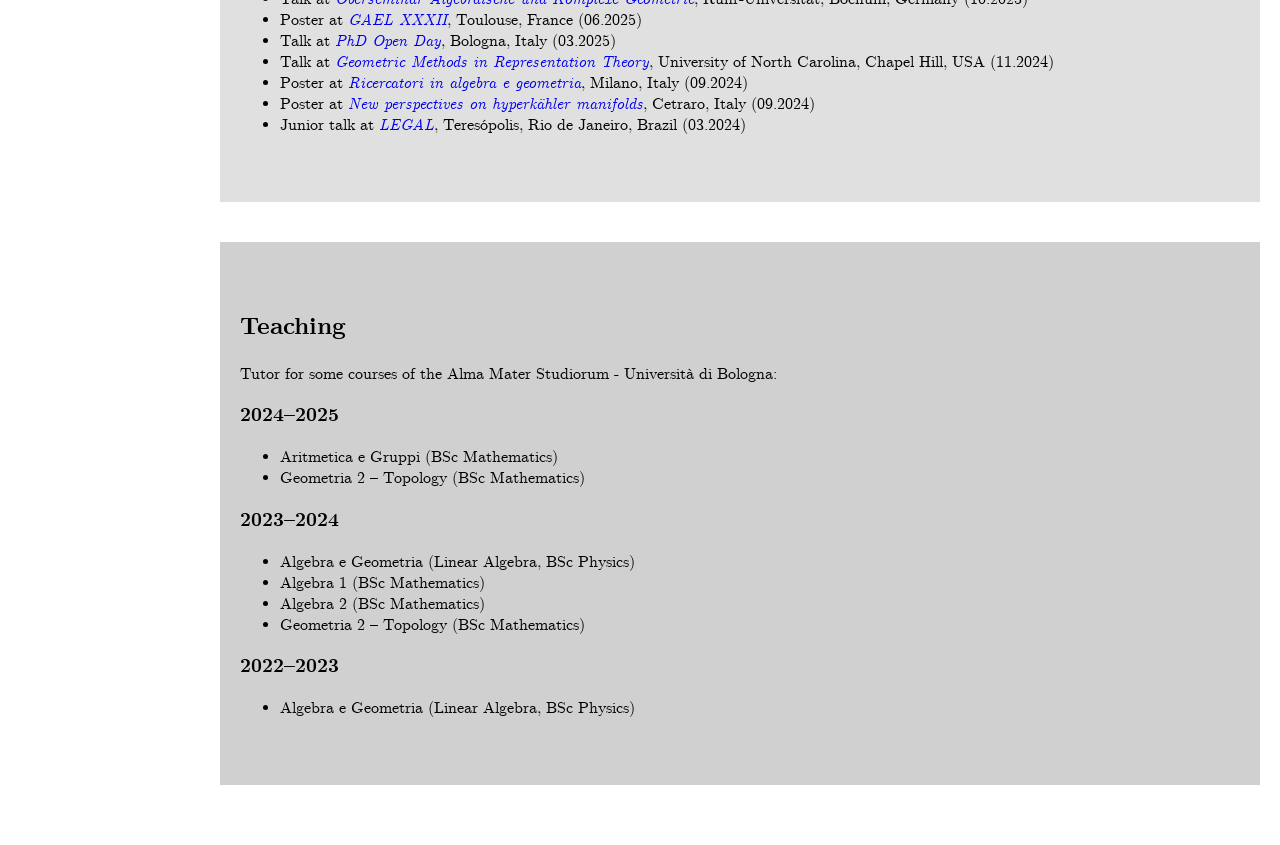
==== commit bd1ed601: "Add slides and handwritten notes for the Nice talk (26 November 2026) - notes/nice-2026-slides.pdf a" ====
--- a/index.html
+++ b/index.html
@@ -310,6 +310,12 @@
         <!-- ABOUT -->
         <section id="about">
             <h1>Giacomo Nanni</h1>
+
+            <!-- Highlighted link to the slides and notes of the latest talk -->
+            <a class="talk-banner" href="nice/">
+                <span class="talk-banner-label">Slides and notes for my talk in Nice (26 November 2026)</span>
+                <span class="talk-banner-title">Rational curves on hyperkähler manifolds &rarr;</span>
+            </a>
 
             <div class="about-container">
                 <img src="resources/photo.jpg" alt="Photo of Giacomo Nanni">
@@ -415,6 +421,7 @@
             <h2 id="talks">Talks & Posters</h2>
             <ul>
                 <!-- TALKS:START -->
+                <li>Talk at <em><a href="https://indico.math.cnrs.fr/category/686/">Séminaire Algèbre, géométrie, topologie</a></em>, Université Côte d'Azur, Nice, France (11.2026) – <a href="nice/">notes</a></li>
                 <li>Talk at <em><a href="https://www.math.kyoto-u.ac.jp/en/event/seminar/algebraic-geometry">Algebraic Geometry Seminar</a></em>, Kyoto University, Kyoto, Japan (10.2026) – <a href="notes/kyoto-2026.pdf">notes</a></li>
                 <li>Talk at <em><a href="https://kgatl.im.uj.edu.pl/index_pl.php">Seminarium Geometria Algebraiczna</a></em>, Uniwersytetu Jagiellońskiego, Krakow, Poland (04.2026)</li>
                 <li>Talk at <em><a href="https://iecl.univ-lorraine.fr/events/lagrangian-fibrations-on-nikulin-orbifold/">Séminaire de Géométrie complexe</a></em>, Institut Elie-Cartan, Nancy, France (02.2026)</li>
